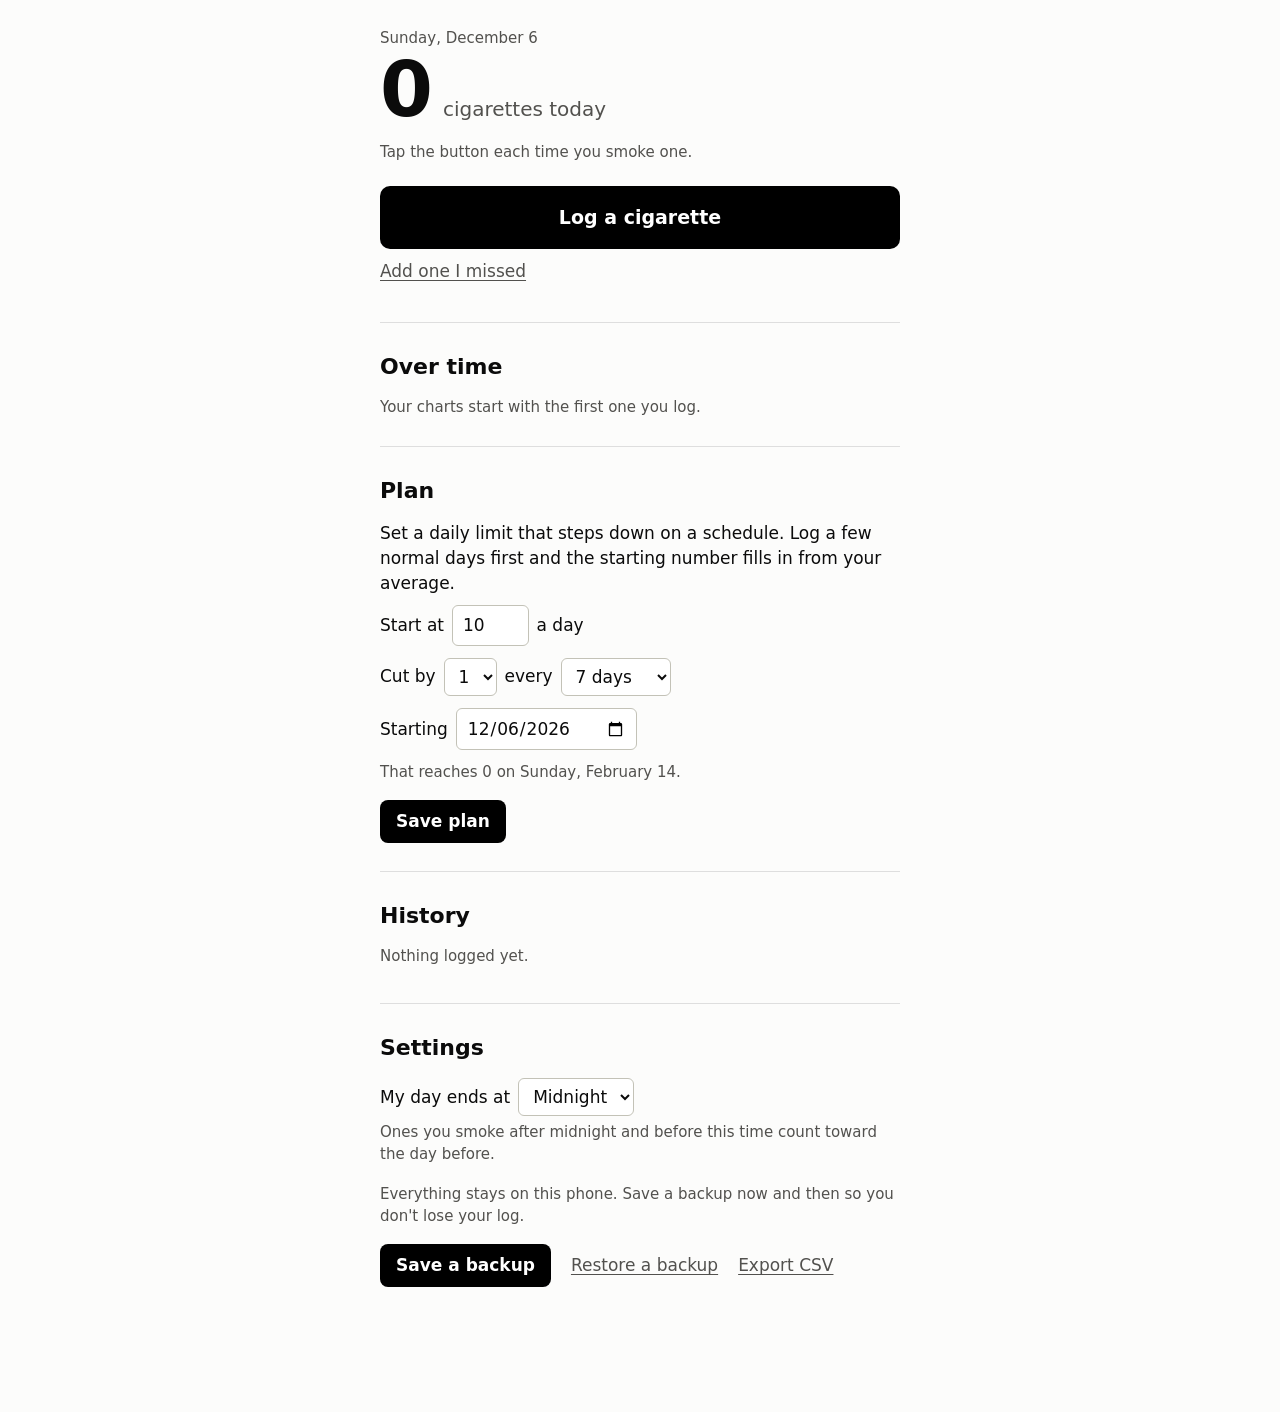
==== docs/index.html @ 56814222 "Taper: a Home Screen web app for logging cigarettes against a stepping-down daily limit Log with one" ====
<!doctype html>
<html lang="en">
<head>
<meta charset="utf-8">
<meta name="viewport" content="width=device-width, initial-scale=1, viewport-fit=cover">
<meta name="color-scheme" content="light dark">
<meta name="theme-color" content="#fcfcfb" media="(prefers-color-scheme: light)">
<meta name="theme-color" content="#000000" media="(prefers-color-scheme: dark)">
<meta name="apple-mobile-web-app-capable" content="yes">
<meta name="mobile-web-app-capable" content="yes">
<meta name="apple-mobile-web-app-status-bar-style" content="black-translucent">
<meta name="apple-mobile-web-app-title" content="Taper">
<meta name="robots" content="noindex">
<link rel="manifest" href="manifest.webmanifest">
<link rel="apple-touch-icon" href="icons/icon-180.png">
<link rel="icon" href="icons/icon-192.png" type="image/png">
<link rel="stylesheet" href="style.css">
<title>Taper</title>
</head>
<body>
<main>
  <section id="today" aria-labelledby="today-date">
    <p id="today-date" class="date"></p>
    <p class="hero"><span id="count">0</span> <span id="count-note"></span></p>
    <div id="meter" class="meter" aria-hidden="true" hidden></div>
    <p id="meter-note" class="note" hidden></p>
    <p id="since" class="note"></p>
    <button id="log" class="primary" type="button">Log a cigarette</button>
    <button id="missed-toggle" class="link" type="button" aria-expanded="false" aria-controls="missed">Add one I missed</button>
    <form id="missed" class="missed" novalidate hidden>
      <label for="missed-at">When</label>
      <input id="missed-at" type="datetime-local" required>
      <button type="submit" class="solid">Add</button>
      <p id="missed-error" class="error" hidden></p>
    </form>
  </section>

  <section id="trends" aria-labelledby="trends-h">
    <h2 id="trends-h">Over time</h2>
    <p id="trends-empty" class="note">Your charts start with the first one you log.</p>
    <div id="trends-body" hidden>
      <div class="range" role="radiogroup" aria-label="Date range">
        <button type="button" role="radio" data-range="7">7 days</button>
        <button type="button" role="radio" data-range="30">30 days</button>
        <button type="button" role="radio" data-range="90">90 days</button>
        <button type="button" role="radio" data-range="0">All</button>
      </div>
      <div id="stats" class="stats"></div>
      <figure class="chart">
        <figcaption>
          <h3 id="day-title">Cigarettes per day</h3>
          <ul id="day-legend" class="legend"></ul>
        </figcaption>
        <div id="day-chart" class="plot"></div>
        <details>
          <summary>Show the numbers</summary>
          <table id="day-table"></table>
        </details>
      </figure>
      <figure class="chart">
        <figcaption>
          <h3>Time of day</h3>
          <p class="note">Average per day in each hour</p>
        </figcaption>
        <div id="hour-chart" class="plot"></div>
        <details>
          <summary>Show the numbers</summary>
          <table id="hour-table"></table>
        </details>
      </figure>
    </div>
  </section>

  <section id="plan" aria-labelledby="plan-h">
    <h2 id="plan-h">Plan</h2>
    <p id="plan-summary" class="plan-summary"></p>
    <div id="plan-actions" class="buttons" hidden>
      <button id="plan-edit" type="button" class="solid">Change plan</button>
      <button id="plan-end" type="button" class="link">End plan</button>
    </div>
    <form id="plan-form" class="plan-form" novalidate hidden>
      <label class="field">Start at <input id="plan-start" type="number" inputmode="numeric" min="1" max="99" step="1" required> a day</label>
      <label class="field">Cut by <select id="plan-step"></select> every <select id="plan-every"></select></label>
      <label class="field">Starting <input id="plan-from" type="date" required></label>
      <p id="plan-preview" class="note"></p>
      <div class="buttons">
        <button type="submit" class="solid">Save plan</button>
        <button id="plan-cancel" type="button" class="link">Cancel</button>
      </div>
    </form>
  </section>

  <section id="history" aria-labelledby="history-h">
    <h2 id="history-h">History</h2>
    <p id="history-empty" class="note">Nothing logged yet.</p>
    <p id="history-help" class="note" hidden>Tap a time to remove it.</p>
    <ul id="history-list" class="days"></ul>
    <button id="history-more" type="button" class="link" hidden>Show earlier days</button>
  </section>

  <section id="settings" aria-labelledby="settings-h">
    <h2 id="settings-h">Settings</h2>
    <label class="field">My day ends at <select id="day-start"></select></label>
    <p class="note">Ones you smoke after midnight and before this time count toward the day before.</p>
    <p class="note backup-note">Everything stays on this phone. Save a backup now and then so you don't lose your log.</p>
    <div class="buttons">
      <button id="backup-save" type="button" class="solid">Save a backup</button>
      <button id="backup-restore" type="button" class="link">Restore a backup</button>
      <button id="export-csv" type="button" class="link">Export CSV</button>
    </div>
    <input id="backup-file" type="file" accept="application/json,.json" hidden>
  </section>
</main>

<div id="toast" class="toast" role="status" hidden>
  <span id="toast-text"></span>
  <button id="toast-undo" type="button">Undo</button>
</div>

<script src="app.js"></script>
</body>
</html>
---- docs/style.css ----
/* Colours: chart series are slots 1 to 3 of the validated data-viz palette (blue, orange, aqua), checked
   against both page colours with validate_palette.py --pairs all. */
:root {
  color-scheme: light dark;
  --page: #fcfcfb;
  --ink: #0b0b0b;
  --ink-2: #52514e;
  --muted: #898781;
  --grid: #e1e0d9;
  --axis: #c3c2b7;
  --hair: rgba(11, 11, 11, 0.12);
  --bar: #2a78d6;
  --limit: #eb6834;
  --avg: #1baf7a;
  --track: #cde2fb;
  --over: #ec835a;
  --good: #006300;
  --danger: #d03b3b;
  --button: #000000;
  --button-ink: #ffffff;
  --tip: #1d2026;
  --tip-ink: #ffffff;
  --field: #ffffff;
  --field-line: #c3c2b7;
}

@media (prefers-color-scheme: dark) {
  :root {
    --page: #000000;
    --ink: #f2f2f2;
    --ink-2: #c3c2b7;
    --muted: #898781;
    --grid: #24272c;
    --axis: #3a3e45;
    --hair: rgba(255, 255, 255, 0.14);
    --bar: #3987e5;
    --limit: #d95926;
    --avg: #199e70;
    --track: #1b3150;
    --over: #ec835a;
    --good: #0ca30c;
    --danger: #e66767;
    --button: #ffffff;
    --button-ink: #000000;
    --tip: #e9eaec;
    --tip-ink: #0b0b0b;
    --field: #111318;
    --field-line: #3a3e45;
  }
}

* { box-sizing: border-box; }
[hidden] { display: none !important; }

html { -webkit-text-size-adjust: 100%; }

body {
  margin: 0;
  background: var(--page);
  color: var(--ink);
  font: 17px/1.45 system-ui, -apple-system, "Segoe UI", sans-serif;
  -webkit-tap-highlight-color: transparent;
}

main {
  max-width: 560px;
  margin: 0 auto;
  padding: calc(env(safe-area-inset-top) + 20px) 20px calc(env(safe-area-inset-bottom) + 96px);
}

section { padding: 28px 0; border-top: 1px solid var(--hair); }
section:first-child { border-top: 0; padding-top: 8px; }

h2 { font-size: 22px; font-weight: 650; margin: 0 0 14px; }
h3 { font-size: 17px; font-weight: 600; margin: 0; }
p { margin: 0; }

.note { color: var(--ink-2); font-size: 15px; }
.error { color: var(--danger); font-size: 15px; flex-basis: 100%; }

button { font: inherit; color: inherit; cursor: pointer; }
input, select {
  font: inherit;
  color: var(--ink);
  background: var(--field);
  border: 1px solid var(--field-line);
  border-radius: 6px;
  padding: 7px 10px;
}
input[type="number"] { width: 4.5em; }

.primary {
  display: block;
  width: 100%;
  margin-top: 22px;
  padding: 18px;
  border: 0;
  border-radius: 10px;
  background: var(--button);
  color: var(--button-ink);
  font-size: 19px;
  font-weight: 600;
}
.primary:active { transform: scale(0.985); }

.solid {
  padding: 9px 16px;
  border: 0;
  border-radius: 8px;
  background: var(--button);
  color: var(--button-ink);
  font-weight: 600;
}

.link {
  padding: 10px 0;
  border: 0;
  background: none;
  color: var(--ink-2);
  text-decoration: underline;
  text-underline-offset: 3px;
}

.buttons { display: flex; flex-wrap: wrap; align-items: center; gap: 8px 20px; margin-top: 16px; }

/* Today */
.date { color: var(--ink-2); font-size: 15px; }
.hero { display: flex; align-items: baseline; gap: 10px; margin: 2px 0 14px; }
#count { font-size: 76px; font-weight: 650; line-height: 1; }
#count-note { color: var(--ink-2); font-size: 20px; }

.meter { display: flex; gap: 2px; height: 10px; margin: 0 0 8px; }
.meter span { flex: 1 1 0; min-width: 2px; border-radius: 2px; background: var(--track); }
.meter .used { background: var(--bar); }
.meter .over { background: var(--over); }
#meter-note { margin-bottom: 4px; }

.missed { display: flex; flex-wrap: wrap; align-items: center; gap: 10px; margin-top: 4px; }
.missed label { color: var(--ink-2); }

/* Over time */
.range { display: flex; gap: 22px; margin: 0 0 22px; }
.range button {
  padding: 6px 0;
  border: 0;
  border-bottom: 2px solid transparent;
  background: none;
  color: var(--ink-2);
}
.range button[aria-checked="true"] { color: var(--ink); font-weight: 600; border-bottom-color: var(--ink); }

.stats { display: grid; grid-template-columns: repeat(3, 1fr); margin: 0 0 28px; }
.stat { padding: 0 12px; border-left: 1px solid var(--hair); min-width: 0; }
.stat:first-child { padding-left: 0; border-left: 0; }
.stat-label { color: var(--ink-2); font-size: 14px; }
.stat-value { font-size: 28px; font-weight: 650; line-height: 1.25; }
.stat-value.empty { font-size: 17px; line-height: 1.9; }
.stat-sub { color: var(--ink-2); font-size: 13px; line-height: 1.35; margin-top: 2px; }
.stat-sub.good { color: var(--good); }

.chart { margin: 0 0 30px; }
.chart:last-child { margin-bottom: 0; }
figcaption { margin-bottom: 10px; }
.legend { list-style: none; display: flex; flex-wrap: wrap; gap: 4px 18px; margin: 6px 0 0; padding: 0; color: var(--ink-2); font-size: 14px; }
.legend li { display: flex; align-items: center; gap: 6px; }

.key { display: inline-block; flex: none; }
.key-bar { width: 10px; height: 10px; border-radius: 2px; background: var(--bar); }
.key-avg, .key-limit { width: 14px; height: 2px; border-radius: 1px; }
.key-avg { background: var(--avg); }
.key-limit { background: var(--limit); }

.plot { position: relative; }
.plot svg { display: block; touch-action: pan-y; -webkit-user-select: none; user-select: none; }
.plot svg:focus { outline: none; }
.plot svg:focus-visible { outline: 2px solid var(--bar); outline-offset: 2px; }
.plot text { font: 11px system-ui, -apple-system, sans-serif; fill: var(--muted); font-variant-numeric: tabular-nums; }
.plot .end-label { font-size: 12px; fill: var(--ink-2); }
.grid { stroke: var(--grid); stroke-width: 1; }
.baseline { stroke: var(--axis); stroke-width: 1; }
.bar { fill: var(--bar); }
.bar.on { opacity: 0.72; }
.limit-line { fill: none; stroke: var(--limit); stroke-width: 2; stroke-linejoin: round; stroke-linecap: round; }
.avg-line { fill: none; stroke: var(--avg); stroke-width: 2; stroke-linejoin: round; stroke-linecap: round; }
.avg-dot { fill: var(--avg); stroke: var(--page); stroke-width: 2; }
.cross { stroke: var(--axis); stroke-width: 1; }
.hit { fill: transparent; }

.tip {
  position: absolute;
  top: 0;
  z-index: 2;
  padding: 8px 10px;
  border-radius: 6px;
  background: var(--tip);
  color: var(--tip-ink);
  font-size: 14px;
  line-height: 1.4;
  white-space: nowrap;
  pointer-events: none;
}
.tip-title { opacity: 0.72; }
.tip-row { display: flex; align-items: center; gap: 6px; }
.tip-row strong { font-weight: 650; }

details { margin-top: 8px; font-size: 15px; }
summary { color: var(--ink-2); padding: 6px 0; cursor: pointer; }
table { width: 100%; border-collapse: collapse; margin-top: 4px; font-variant-numeric: tabular-nums; }
th, td { padding: 6px 0 6px 12px; text-align: right; border-bottom: 1px solid var(--hair); }
th:first-child, td:first-child { padding-left: 0; text-align: left; }
th { color: var(--ink-2); font-weight: 600; }

/* Plan */
.plan-summary { margin-bottom: 4px; }
.plan-summary + .buttons { margin-top: 14px; }
.plan-form { margin-top: 10px; }
.field { display: flex; flex-wrap: wrap; align-items: center; gap: 8px; margin: 0 0 12px; }
#plan-preview { min-height: 1.45em; }

/* History */
.days { list-style: none; margin: 8px 0 0; padding: 0; }
.day { padding: 12px 0; border-bottom: 1px solid var(--hair); }
.day-head { display: flex; justify-content: space-between; gap: 12px; font-weight: 600; }
.day-head .of { color: var(--ink-2); font-weight: 400; }
.times { display: flex; flex-wrap: wrap; gap: 0 16px; margin-top: 2px; }
.time { padding: 6px 0; border: 0; background: none; color: var(--ink-2); font-size: 15px; font-variant-numeric: tabular-nums; }
.time.picked { color: var(--ink); text-decoration: line-through; }
.times .none { color: var(--muted); font-size: 15px; padding: 6px 0; }
.confirm { display: flex; flex-wrap: wrap; align-items: center; gap: 8px 18px; margin-top: 6px; font-size: 15px; }
.confirm .remove { padding: 7px 14px; border: 0; border-radius: 8px; background: var(--danger); color: #ffffff; font-weight: 600; }

/* Settings */
#settings .field { margin-bottom: 6px; }
.backup-note { margin-top: 18px; }

/* Toast */
.toast {
  position: fixed;
  left: 50%;
  bottom: calc(env(safe-area-inset-bottom) + 16px);
  transform: translateX(-50%);
  width: min(520px, calc(100% - 32px));
  display: flex;
  align-items: center;
  justify-content: space-between;
  gap: 12px;
  padding: 12px 16px;
  border-radius: 10px;
  background: var(--tip);
  color: var(--tip-ink);
  font-size: 16px;
  z-index: 10;
}
.toast button { padding: 4px 0; border: 0; background: none; font-weight: 650; text-decoration: underline; text-underline-offset: 3px; }
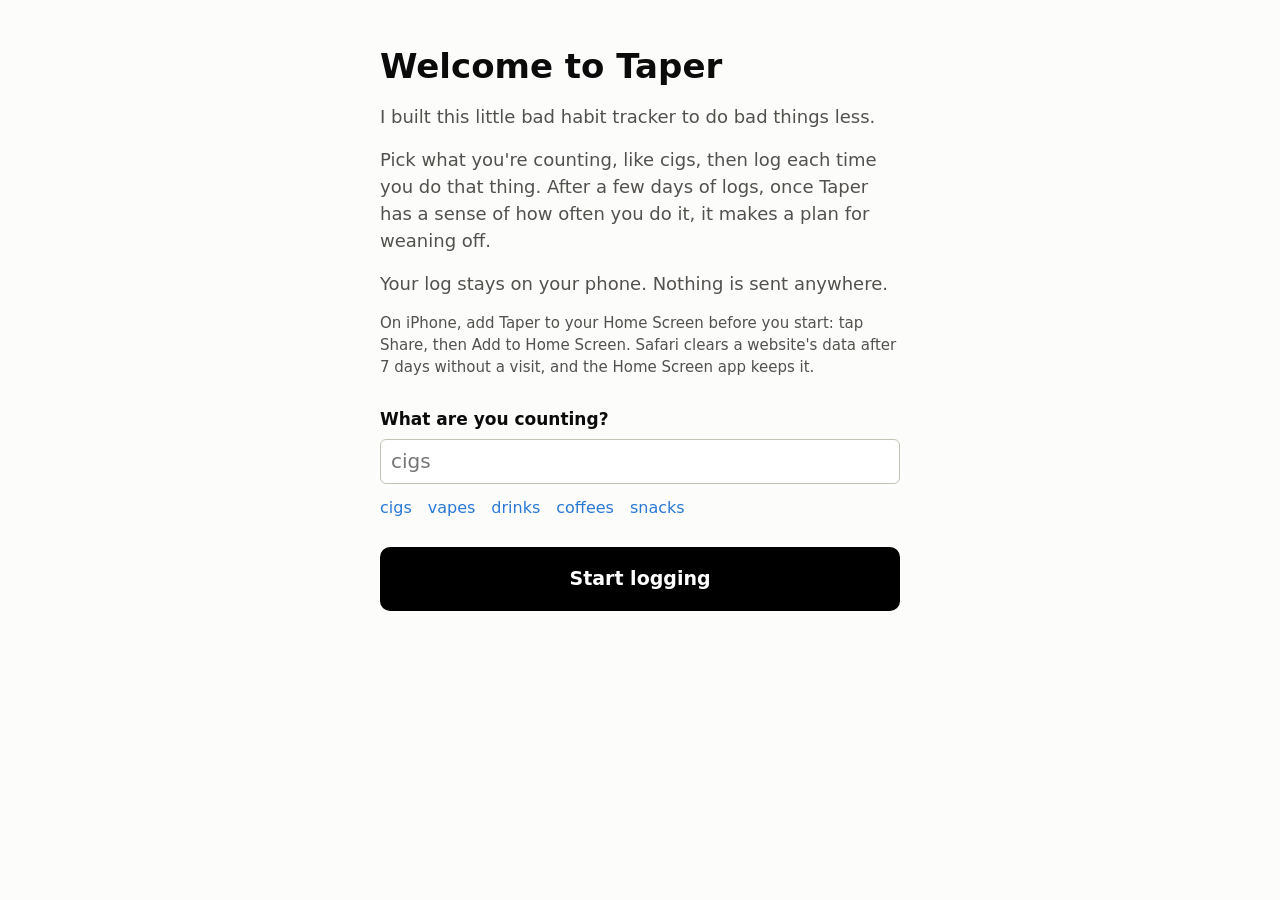
==== commit 046ac30b: "Pick what you count, a plan made after 3 days, backup reminders, and the welcome page Co-Authored-By" ====
--- a/docs/index.html
+++ b/docs/index.html
@@ -19,13 +19,36 @@
 </head>
 <body>
 <main>
+  <section id="welcome" aria-labelledby="welcome-h">
+    <h1 id="welcome-h">Welcome to Taper</h1>
+    <p class="lead">I built this little bad habit tracker to do bad things less.</p>
+    <p class="lead">Pick what you're counting, like cigs, then log each time you do that thing. After a few days of
+      logs, once Taper has a sense of how often you do it, it makes a plan for weaning off.</p>
+    <p class="lead">Your log stays on your phone. Nothing is sent anywhere.</p>
+    <p id="install-hint" class="note install-hint" hidden>On iPhone, add Taper to your Home Screen before you start:
+      tap Share, then Add to Home Screen. Safari clears a website's data after 7 days without a visit, and the
+      Home Screen app keeps it.</p>
+    <form id="unit-form" class="unit-form" novalidate>
+      <label for="unit">What are you counting?</label>
+      <input id="unit" type="text" placeholder="cigs" maxlength="24" autocomplete="off" autocapitalize="none" enterkeyhint="go">
+      <div class="picks" aria-label="Ideas">
+        <button type="button">cigs</button>
+        <button type="button">vapes</button>
+        <button type="button">drinks</button>
+        <button type="button">coffees</button>
+        <button type="button">snacks</button>
+      </div>
+      <button class="primary" type="submit">Start logging</button>
+    </form>
+  </section>
+
   <section id="today" aria-labelledby="today-date">
     <p id="today-date" class="date"></p>
     <p class="hero"><span id="count">0</span> <span id="count-note"></span></p>
     <div id="meter" class="meter" aria-hidden="true" hidden></div>
     <p id="meter-note" class="note" hidden></p>
     <p id="since" class="note"></p>
-    <button id="log" class="primary" type="button">Log a cigarette</button>
+    <button id="log" class="primary" type="button">Log one</button>
     <button id="missed-toggle" class="link" type="button" aria-expanded="false" aria-controls="missed">Add one I missed</button>
     <form id="missed" class="missed" novalidate hidden>
       <label for="missed-at">When</label>
@@ -33,6 +56,10 @@
       <button type="submit" class="solid">Add</button>
       <p id="missed-error" class="error" hidden></p>
     </form>
+    <div id="backup-nudge" class="nudge" hidden>
+      <p id="backup-nudge-text" class="note"></p>
+      <button id="backup-nudge-save" type="button" class="solid">Save a backup</button>
+    </div>
   </section>
 
   <section id="trends" aria-labelledby="trends-h">
@@ -48,7 +75,7 @@
       <div id="stats" class="stats"></div>
       <figure class="chart">
         <figcaption>
-          <h3 id="day-title">Cigarettes per day</h3>
+          <h3 id="day-title">Per day</h3>
           <ul id="day-legend" class="legend"></ul>
         </figcaption>
         <div id="day-chart" class="plot"></div>
@@ -100,8 +127,9 @@
 
   <section id="settings" aria-labelledby="settings-h">
     <h2 id="settings-h">Settings</h2>
+    <label class="field">Counting <input id="unit-setting" type="text" maxlength="24" autocomplete="off" autocapitalize="none"></label>
     <label class="field">My day ends at <select id="day-start"></select></label>
-    <p class="note">Ones you smoke after midnight and before this time count toward the day before.</p>
+    <p class="note">Ones logged after midnight and before this time count toward the day before.</p>
     <p class="note backup-note">Everything stays on this phone. Save a backup now and then so you don't lose your log.</p>
     <div class="buttons">
       <button id="backup-save" type="button" class="solid">Save a backup</button>
--- a/docs/style.css
+++ b/docs/style.css
@@ -123,7 +123,22 @@
 
 .buttons { display: flex; flex-wrap: wrap; align-items: center; gap: 8px 20px; margin-top: 16px; }
 
+/* Welcome: shown alone until a unit is picked */
+body.first-run main > section:not(#welcome) { display: none; }
+body:not(.first-run) #welcome { display: none; }
+#welcome h1 { font-size: 34px; font-weight: 700; line-height: 1.1; margin: 20px 0 18px; }
+.lead { font-size: 18px; line-height: 1.5; color: var(--ink-2); margin: 0 0 16px; }
+.install-hint { margin: 4px 0 8px; }
+.unit-form { margin-top: 28px; }
+.unit-form label { display: block; font-weight: 600; margin: 0 0 8px; }
+.unit-form input { width: 100%; font-size: 20px; }
+.picks { display: flex; flex-wrap: wrap; gap: 4px 16px; margin: 6px 0 0; }
+.picks button { padding: 6px 0; border: 0; background: none; color: var(--bar); font-size: 16px; }
+#unit-setting { width: 9em; }
+
 /* Today */
+.nudge { margin-top: 22px; padding-top: 16px; border-top: 1px solid var(--hair); }
+.nudge .solid { margin-top: 10px; }
 .date { color: var(--ink-2); font-size: 15px; }
 .hero { display: flex; align-items: baseline; gap: 10px; margin: 2px 0 14px; }
 #count { font-size: 76px; font-weight: 650; line-height: 1; }
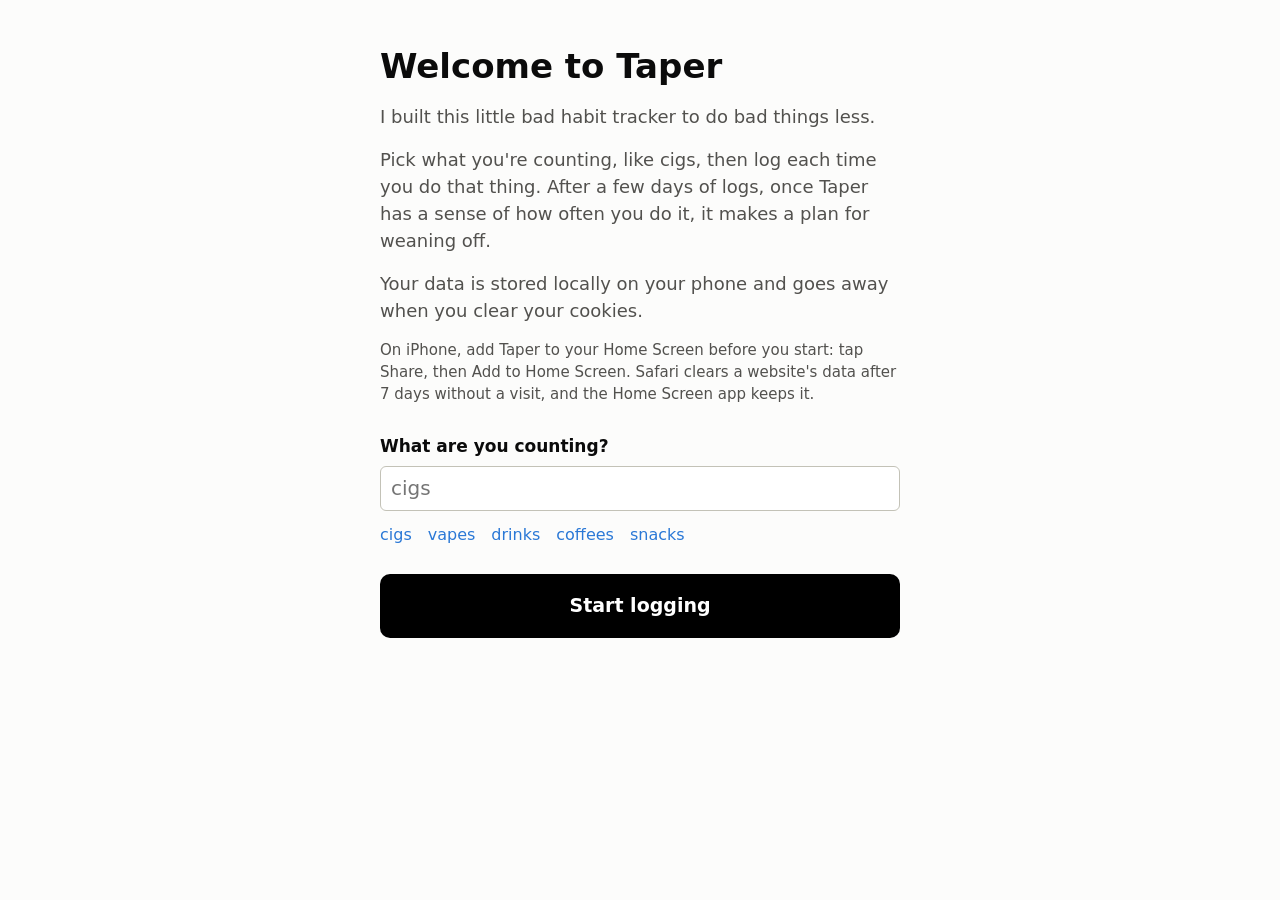
==== commit d0e4ef70: "Welcome: where the data lives, in Cody's words Co-Authored-By: Claude Opus 5.5 <noreply@anthropic.co" ====
--- a/docs/index.html
+++ b/docs/index.html
@@ -24,7 +24,7 @@
     <p class="lead">I built this little bad habit tracker to do bad things less.</p>
     <p class="lead">Pick what you're counting, like cigs, then log each time you do that thing. After a few days of
       logs, once Taper has a sense of how often you do it, it makes a plan for weaning off.</p>
-    <p class="lead">Your log stays on your phone. Nothing is sent anywhere.</p>
+    <p class="lead">Your data is stored locally on your phone and goes away when you clear your cookies.</p>
     <p id="install-hint" class="note install-hint" hidden>On iPhone, add Taper to your Home Screen before you start:
       tap Share, then Add to Home Screen. Safari clears a website's data after 7 days without a visit, and the
       Home Screen app keeps it.</p>
@@ -38,7 +38,7 @@
         <button type="button">coffees</button>
         <button type="button">snacks</button>
       </div>
-      <button class="primary" type="submit">Start logging</button>
+      <button id="unit-submit" class="primary" type="submit">Start logging</button>
     </form>
   </section>
 
@@ -135,6 +135,7 @@
       <button id="backup-save" type="button" class="solid">Save a backup</button>
       <button id="backup-restore" type="button" class="link">Restore a backup</button>
       <button id="export-csv" type="button" class="link">Export CSV</button>
+      <button id="about" type="button" class="link">About Taper</button>
     </div>
     <input id="backup-file" type="file" accept="application/json,.json" hidden>
   </section>
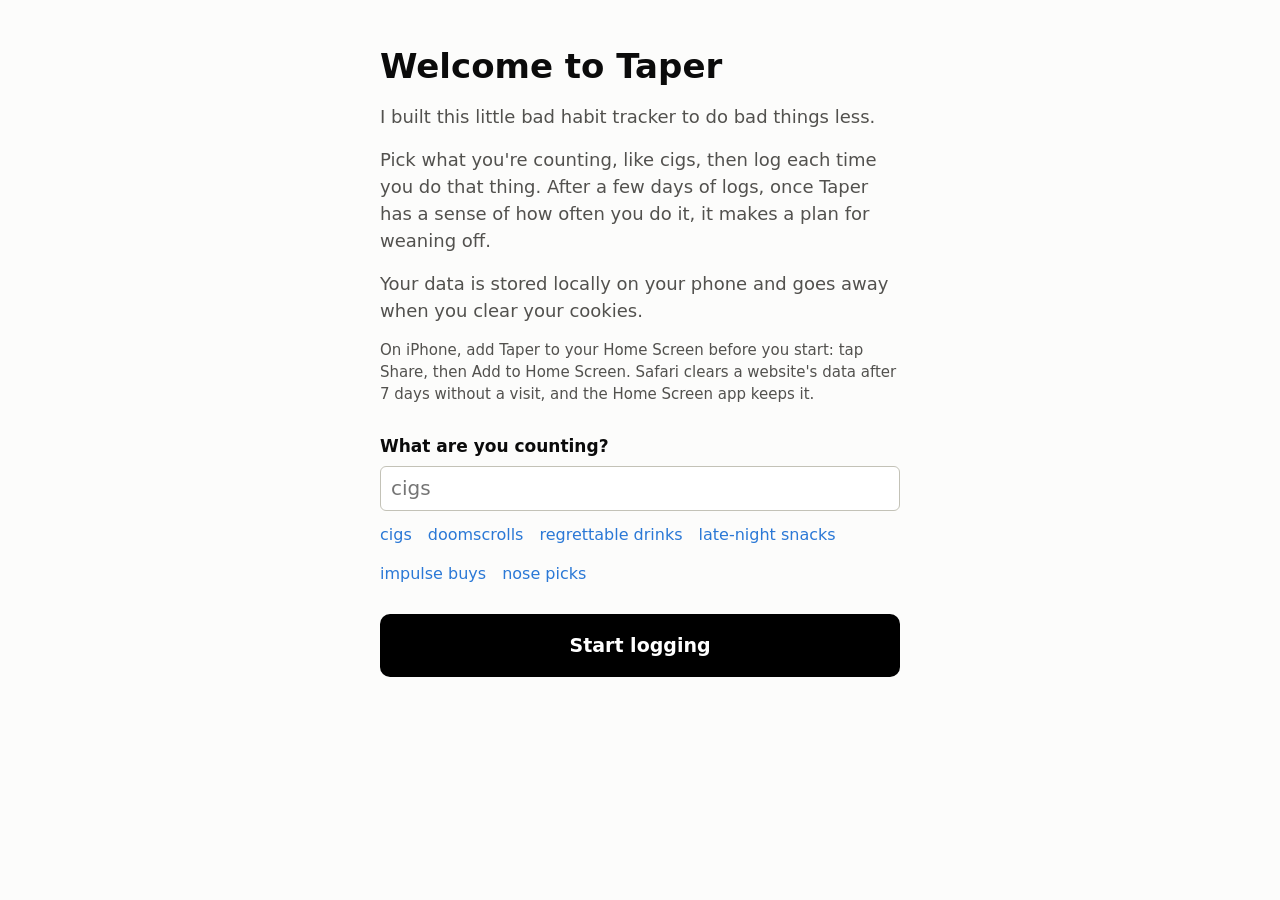
==== commit d0e07d75: "Welcome: funnier ideas Co-Authored-By: Claude Opus 5.5 <noreply@anthropic.com>" ====
--- a/docs/index.html
+++ b/docs/index.html
@@ -33,10 +33,11 @@
       <input id="unit" type="text" placeholder="cigs" maxlength="24" autocomplete="off" autocapitalize="none" enterkeyhint="go">
       <div class="picks" aria-label="Ideas">
         <button type="button">cigs</button>
-        <button type="button">vapes</button>
-        <button type="button">drinks</button>
-        <button type="button">coffees</button>
-        <button type="button">snacks</button>
+        <button type="button">doomscrolls</button>
+        <button type="button">regrettable drinks</button>
+        <button type="button">late-night snacks</button>
+        <button type="button">impulse buys</button>
+        <button type="button">nose picks</button>
       </div>
       <button id="unit-submit" class="primary" type="submit">Start logging</button>
     </form>
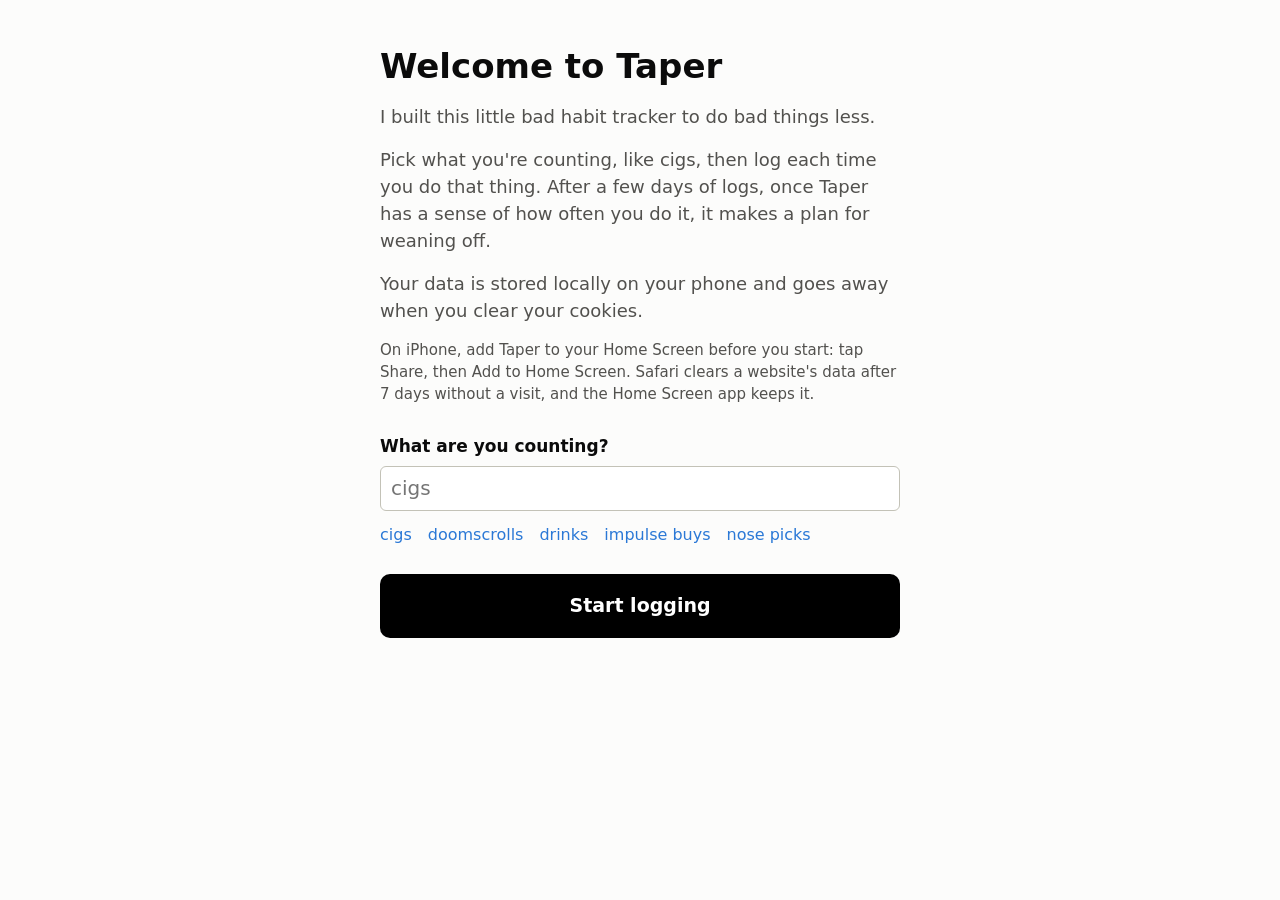
==== commit 6a6e8854: "Welcome: drinks, no snacks Co-Authored-By: Claude Opus 5.5 <noreply@anthropic.com>" ====
--- a/docs/index.html
+++ b/docs/index.html
@@ -34,8 +34,7 @@
       <div class="picks" aria-label="Ideas">
         <button type="button">cigs</button>
         <button type="button">doomscrolls</button>
-        <button type="button">regrettable drinks</button>
-        <button type="button">late-night snacks</button>
+        <button type="button">drinks</button>
         <button type="button">impulse buys</button>
         <button type="button">nose picks</button>
       </div>
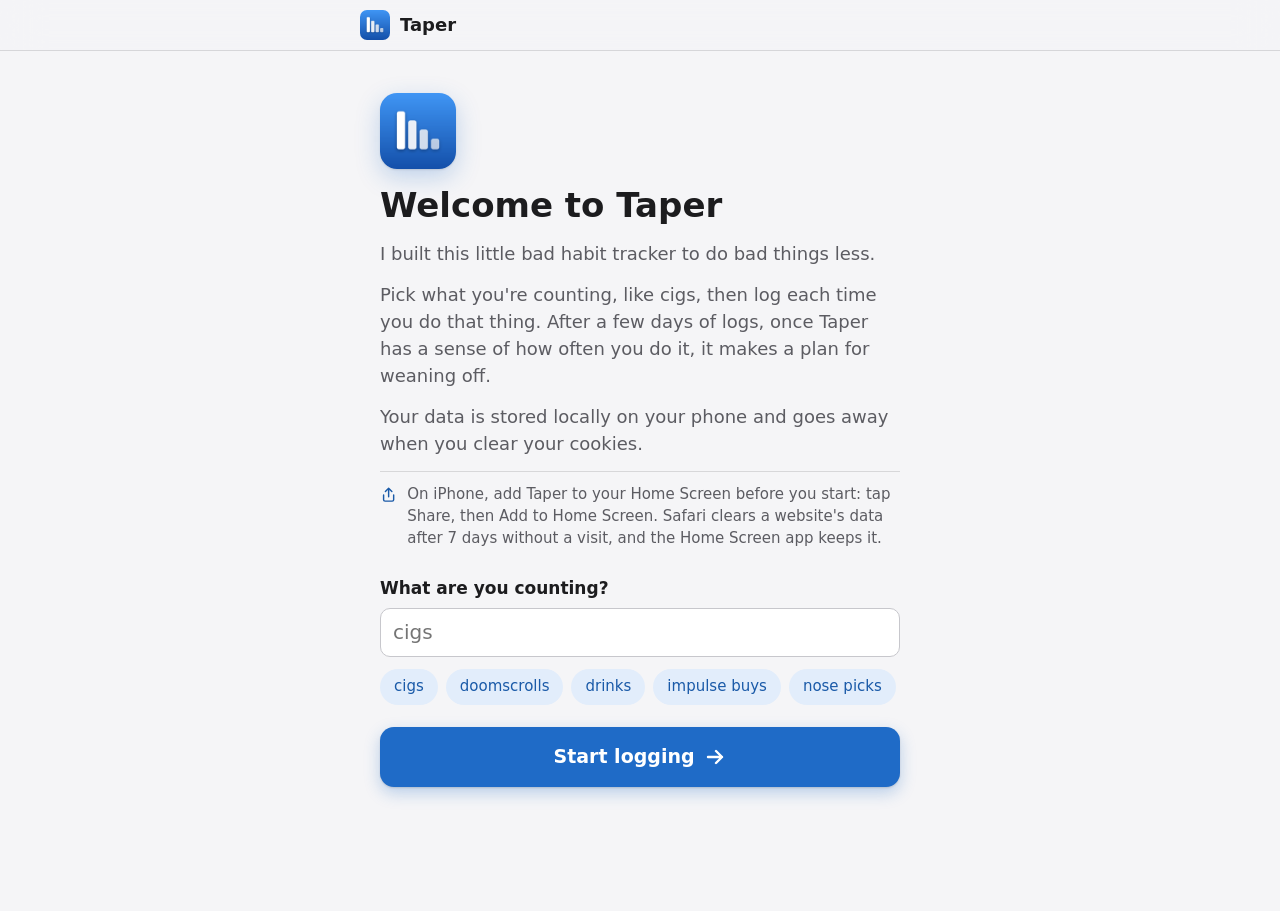
==== commit b516b858: "Visual pass: App Store style icon, app bar, icons on every button, clear button styles, segmented ra" ====
--- a/docs/index.html
+++ b/docs/index.html
@@ -4,11 +4,11 @@
 <meta charset="utf-8">
 <meta name="viewport" content="width=device-width, initial-scale=1, viewport-fit=cover">
 <meta name="color-scheme" content="light dark">
-<meta name="theme-color" content="#fcfcfb" media="(prefers-color-scheme: light)">
+<meta name="theme-color" content="#f5f5f7" media="(prefers-color-scheme: light)">
 <meta name="theme-color" content="#000000" media="(prefers-color-scheme: dark)">
 <meta name="apple-mobile-web-app-capable" content="yes">
 <meta name="mobile-web-app-capable" content="yes">
-<meta name="apple-mobile-web-app-status-bar-style" content="black-translucent">
+<meta name="apple-mobile-web-app-status-bar-style" content="default">
 <meta name="apple-mobile-web-app-title" content="Taper">
 <meta name="robots" content="noindex">
 <link rel="manifest" href="manifest.webmanifest">
@@ -16,18 +16,56 @@
 <link rel="icon" href="icons/icon-192.png" type="image/png">
 <link rel="stylesheet" href="style.css">
 <title>Taper</title>
+<script>
+  // Decide welcome or log before the page draws, so neither flashes on launch.
+  try {
+    var saved = JSON.parse(localStorage.getItem("taper"));
+    if (!saved || !saved.unit) document.documentElement.classList.add("first-run");
+  } catch (e) {
+    document.documentElement.classList.add("first-run");
+  }
+</script>
 </head>
 <body>
+<svg width="0" height="0" style="position:absolute" aria-hidden="true">
+  <defs>
+    <symbol id="i-plus" viewBox="0 0 24 24" fill="none" stroke="currentColor" stroke-width="2.2" stroke-linecap="round" stroke-linejoin="round"><circle cx="12" cy="12" r="9.5"/><path d="M12 7.5v9M7.5 12h9"/></symbol>
+    <symbol id="i-clock" viewBox="0 0 24 24" fill="none" stroke="currentColor" stroke-width="2" stroke-linecap="round" stroke-linejoin="round"><circle cx="12" cy="12" r="9"/><path d="M12 7v5l3.5 2"/></symbol>
+    <symbol id="i-up" viewBox="0 0 24 24" fill="none" stroke="currentColor" stroke-width="2" stroke-linecap="round" stroke-linejoin="round"><path d="M12 3v12M7.5 7.5 12 3l4.5 4.5M5 12.5V19a2 2 0 0 0 2 2h10a2 2 0 0 0 2-2v-6.5"/></symbol>
+    <symbol id="i-down" viewBox="0 0 24 24" fill="none" stroke="currentColor" stroke-width="2" stroke-linecap="round" stroke-linejoin="round"><path d="M12 3v12M7.5 10.5 12 15l4.5-4.5M5 15v4a2 2 0 0 0 2 2h10a2 2 0 0 0 2-2v-4"/></symbol>
+    <symbol id="i-table" viewBox="0 0 24 24" fill="none" stroke="currentColor" stroke-width="2" stroke-linecap="round" stroke-linejoin="round"><rect x="3.5" y="4" width="17" height="16" rx="2.5"/><path d="M3.5 9.5h17M3.5 14.5h17M9.5 9.5V20"/></symbol>
+    <symbol id="i-info" viewBox="0 0 24 24" fill="none" stroke="currentColor" stroke-width="2" stroke-linecap="round" stroke-linejoin="round"><circle cx="12" cy="12" r="9"/><path d="M12 11v5.5M12 7.6v.01"/></symbol>
+    <symbol id="i-pencil" viewBox="0 0 24 24" fill="none" stroke="currentColor" stroke-width="2" stroke-linecap="round" stroke-linejoin="round"><path d="M4 20h4.5L19.5 9a2.1 2.1 0 0 0-3-3L5.5 17 4 20z"/></symbol>
+    <symbol id="i-x" viewBox="0 0 24 24" fill="none" stroke="currentColor" stroke-width="2" stroke-linecap="round" stroke-linejoin="round"><circle cx="12" cy="12" r="9"/><path d="m9 9 6 6M15 9l-6 6"/></symbol>
+    <symbol id="i-trash" viewBox="0 0 24 24" fill="none" stroke="currentColor" stroke-width="2" stroke-linecap="round" stroke-linejoin="round"><path d="M4 7h16M9.5 7V4.5h5V7M6.5 7l1 13h9l1-13M10 11v5.5M14 11v5.5"/></symbol>
+    <symbol id="i-undo" viewBox="0 0 24 24" fill="none" stroke="currentColor" stroke-width="2.2" stroke-linecap="round" stroke-linejoin="round"><path d="M9 14 4 9l5-5"/><path d="M4 9h10.5a5.5 5.5 0 0 1 0 11H11"/></symbol>
+    <symbol id="i-alert" viewBox="0 0 24 24" fill="none" stroke="currentColor" stroke-width="2" stroke-linecap="round" stroke-linejoin="round"><path d="M12 3.5 2.5 20h19L12 3.5z"/><path d="M12 10v4.5M12 17.4v.01"/></symbol>
+    <symbol id="i-check" viewBox="0 0 24 24" fill="none" stroke="currentColor" stroke-width="2.4" stroke-linecap="round" stroke-linejoin="round"><path d="m5 12.5 4.5 4.5L19 7.5"/></symbol>
+    <symbol id="i-arrow" viewBox="0 0 24 24" fill="none" stroke="currentColor" stroke-width="2.4" stroke-linecap="round" stroke-linejoin="round"><path d="M5 12h14M13 6l6 6-6 6"/></symbol>
+    <symbol id="i-more" viewBox="0 0 24 24" fill="none" stroke="currentColor" stroke-width="2.2" stroke-linecap="round" stroke-linejoin="round"><path d="m6 9 6 6 6-6"/></symbol>
+  </defs>
+</svg>
+
+<header class="appbar">
+  <div class="appbar-inner">
+    <img src="icons/icon-180.png" alt="">
+    <span>Taper</span>
+  </div>
+</header>
+
 <main>
   <section id="welcome" aria-labelledby="welcome-h">
+    <img class="welcome-icon" src="icons/icon-180.png" alt="">
     <h1 id="welcome-h">Welcome to Taper</h1>
     <p class="lead">I built this little bad habit tracker to do bad things less.</p>
     <p class="lead">Pick what you're counting, like cigs, then log each time you do that thing. After a few days of
       logs, once Taper has a sense of how often you do it, it makes a plan for weaning off.</p>
     <p class="lead">Your data is stored locally on your phone and goes away when you clear your cookies.</p>
-    <p id="install-hint" class="note install-hint" hidden>On iPhone, add Taper to your Home Screen before you start:
-      tap Share, then Add to Home Screen. Safari clears a website's data after 7 days without a visit, and the
-      Home Screen app keeps it.</p>
+    <div id="install-hint" class="note install-hint" hidden>
+      <svg class="ic" aria-hidden="true"><use href="#i-up"/></svg>
+      <p>On iPhone, add Taper to your Home Screen before you start: tap Share, then Add to Home Screen. Safari
+        clears a website's data after 7 days without a visit, and the Home Screen app keeps it.</p>
+    </div>
     <form id="unit-form" class="unit-form" novalidate>
       <label for="unit">What are you counting?</label>
       <input id="unit" type="text" placeholder="cigs" maxlength="24" autocomplete="off" autocapitalize="none" enterkeyhint="go">
@@ -38,7 +76,7 @@
         <button type="button">impulse buys</button>
         <button type="button">nose picks</button>
       </div>
-      <button id="unit-submit" class="primary" type="submit">Start logging</button>
+      <button id="unit-submit" class="primary" type="submit"><span id="unit-submit-label">Start logging</span><svg class="ic" aria-hidden="true"><use href="#i-arrow"/></svg></button>
     </form>
   </section>
 
@@ -48,17 +86,20 @@
     <div id="meter" class="meter" aria-hidden="true" hidden></div>
     <p id="meter-note" class="note" hidden></p>
     <p id="since" class="note"></p>
-    <button id="log" class="primary" type="button">Log one</button>
-    <button id="missed-toggle" class="link" type="button" aria-expanded="false" aria-controls="missed">Add one I missed</button>
+    <button id="log" class="primary" type="button"><svg class="ic" aria-hidden="true"><use href="#i-plus"/></svg><span id="log-label">Log one</span></button>
+    <button id="missed-toggle" class="link" type="button" aria-expanded="false" aria-controls="missed"><svg class="ic" aria-hidden="true"><use href="#i-clock"/></svg>Add one I missed</button>
     <form id="missed" class="missed" novalidate hidden>
       <label for="missed-at">When</label>
       <input id="missed-at" type="datetime-local" required>
-      <button type="submit" class="solid">Add</button>
+      <button type="submit" class="solid"><svg class="ic" aria-hidden="true"><use href="#i-check"/></svg>Add</button>
       <p id="missed-error" class="error" hidden></p>
     </form>
     <div id="backup-nudge" class="nudge" hidden>
-      <p id="backup-nudge-text" class="note"></p>
-      <button id="backup-nudge-save" type="button" class="solid">Save a backup</button>
+      <svg class="ic" aria-hidden="true"><use href="#i-alert"/></svg>
+      <div>
+        <p id="backup-nudge-text" class="note"></p>
+        <button id="backup-nudge-save" type="button" class="tinted"><svg class="ic" aria-hidden="true"><use href="#i-up"/></svg>Save a backup</button>
+      </div>
     </div>
   </section>
 
@@ -102,8 +143,8 @@
     <h2 id="plan-h">Plan</h2>
     <p id="plan-summary" class="plan-summary"></p>
     <div id="plan-actions" class="buttons" hidden>
-      <button id="plan-edit" type="button" class="solid">Change plan</button>
-      <button id="plan-end" type="button" class="link">End plan</button>
+      <button id="plan-edit" type="button" class="tinted"><svg class="ic" aria-hidden="true"><use href="#i-pencil"/></svg><span id="plan-edit-label">Change plan</span></button>
+      <button id="plan-end" type="button" class="link danger-text"><svg class="ic" aria-hidden="true"><use href="#i-x"/></svg>End plan</button>
     </div>
     <form id="plan-form" class="plan-form" novalidate hidden>
       <label class="field">Start at <input id="plan-start" type="number" inputmode="numeric" min="1" max="99" step="1" required> a day</label>
@@ -111,7 +152,7 @@
       <label class="field">Starting <input id="plan-from" type="date" required></label>
       <p id="plan-preview" class="note"></p>
       <div class="buttons">
-        <button type="submit" class="solid">Save plan</button>
+        <button type="submit" class="solid"><svg class="ic" aria-hidden="true"><use href="#i-check"/></svg>Save plan</button>
         <button id="plan-cancel" type="button" class="link">Cancel</button>
       </div>
     </form>
@@ -122,7 +163,7 @@
     <p id="history-empty" class="note">Nothing logged yet.</p>
     <p id="history-help" class="note" hidden>Tap a time to remove it.</p>
     <ul id="history-list" class="days"></ul>
-    <button id="history-more" type="button" class="link" hidden>Show earlier days</button>
+    <button id="history-more" type="button" class="link" hidden><svg class="ic" aria-hidden="true"><use href="#i-more"/></svg>Show earlier days</button>
   </section>
 
   <section id="settings" aria-labelledby="settings-h">
@@ -132,10 +173,10 @@
     <p class="note">Ones logged after midnight and before this time count toward the day before.</p>
     <p class="note backup-note">Everything stays on this phone. Save a backup now and then so you don't lose your log.</p>
     <div class="buttons">
-      <button id="backup-save" type="button" class="solid">Save a backup</button>
-      <button id="backup-restore" type="button" class="link">Restore a backup</button>
-      <button id="export-csv" type="button" class="link">Export CSV</button>
-      <button id="about" type="button" class="link">About Taper</button>
+      <button id="backup-save" type="button" class="tinted"><svg class="ic" aria-hidden="true"><use href="#i-up"/></svg>Save a backup</button>
+      <button id="backup-restore" type="button" class="tinted"><svg class="ic" aria-hidden="true"><use href="#i-down"/></svg>Restore a backup</button>
+      <button id="export-csv" type="button" class="link"><svg class="ic" aria-hidden="true"><use href="#i-table"/></svg>Export CSV</button>
+      <button id="about" type="button" class="link"><svg class="ic" aria-hidden="true"><use href="#i-info"/></svg>About Taper</button>
     </div>
     <input id="backup-file" type="file" accept="application/json,.json" hidden>
   </section>
@@ -143,7 +184,7 @@
 
 <div id="toast" class="toast" role="status" hidden>
   <span id="toast-text"></span>
-  <button id="toast-undo" type="button">Undo</button>
+  <button id="toast-undo" type="button"><svg class="ic" aria-hidden="true"><use href="#i-undo"/></svg>Undo</button>
 </div>
 
 <script src="app.js"></script>
--- a/docs/style.css
+++ b/docs/style.css
@@ -1,168 +1,257 @@
 /* Colours: chart series are slots 1 to 3 of the validated data-viz palette (blue, orange, aqua), checked
-   against both page colours with validate_palette.py --pairs all. */
+   against both page colours with validate_palette.py --pairs all. The app's own blue (--accent) is the icon's
+   blue, so buttons, the icon and the bars read as one thing. */
 :root {
   color-scheme: light dark;
-  --page: #fcfcfb;
-  --ink: #0b0b0b;
-  --ink-2: #52514e;
-  --muted: #898781;
-  --grid: #e1e0d9;
-  --axis: #c3c2b7;
-  --hair: rgba(11, 11, 11, 0.12);
+  --page: #f5f5f7;
+  --bar-bg: rgba(245, 245, 247, 0.82);
+  --ink: #1c1c1e;
+  --ink-2: #5c5c62;
+  --muted: #8a8a8e;
+  --grid: #e3e3e8;
+  --axis: #c7c7cc;
+  --hair: rgba(60, 60, 67, 0.16);
   --bar: #2a78d6;
   --limit: #eb6834;
   --avg: #1baf7a;
-  --track: #cde2fb;
+  --track: #d6e6fa;
   --over: #ec835a;
-  --good: #006300;
+  --good: #1a7f37;
   --danger: #d03b3b;
-  --button: #000000;
-  --button-ink: #ffffff;
-  --tip: #1d2026;
+  --danger-tint: #fbe7e7;
+  --accent: #1f6bc7;
+  --accent-ink: #ffffff;
+  --tint: #e2edfb;
+  --tint-ink: #1a5aa8;
+  --tip: #2c2c2e;
   --tip-ink: #ffffff;
   --field: #ffffff;
-  --field-line: #c3c2b7;
+  --field-line: #c7c7cc;
+  --press: rgba(0, 0, 0, 0.06);
+  --seg-on: #ffffff;
 }
 
 @media (prefers-color-scheme: dark) {
   :root {
     --page: #000000;
-    --ink: #f2f2f2;
-    --ink-2: #c3c2b7;
-    --muted: #898781;
-    --grid: #24272c;
-    --axis: #3a3e45;
-    --hair: rgba(255, 255, 255, 0.14);
+    --bar-bg: rgba(0, 0, 0, 0.78);
+    --ink: #f2f2f7;
+    --ink-2: #aeaeb2;
+    --muted: #8a8a8e;
+    --grid: #26262a;
+    --axis: #3a3a3f;
+    --hair: rgba(235, 235, 245, 0.16);
     --bar: #3987e5;
     --limit: #d95926;
     --avg: #199e70;
-    --track: #1b3150;
+    --track: #17304f;
     --over: #ec835a;
-    --good: #0ca30c;
-    --danger: #e66767;
-    --button: #ffffff;
-    --button-ink: #000000;
-    --tip: #e9eaec;
-    --tip-ink: #0b0b0b;
-    --field: #111318;
-    --field-line: #3a3e45;
+    --good: #30c75a;
+    --danger: #ff6b6b;
+    --danger-tint: #3a1717;
+    --accent: #2f80e0;
+    --accent-ink: #ffffff;
+    --tint: #142c4a;
+    --tint-ink: #7ab3f5;
+    --tip: #e5e5ea;
+    --tip-ink: #1c1c1e;
+    --field: #1c1c1e;
+    --field-line: #3a3a3f;
+    --press: rgba(255, 255, 255, 0.08);
+    --seg-on: #48484e;
   }
 }
 
 * { box-sizing: border-box; }
 [hidden] { display: none !important; }
 
-html { -webkit-text-size-adjust: 100%; }
+html { -webkit-text-size-adjust: 100%; background: var(--page); }
 
 body {
   margin: 0;
   background: var(--page);
   color: var(--ink);
-  font: 17px/1.45 system-ui, -apple-system, "Segoe UI", sans-serif;
+  font: 17px/1.45 -apple-system, system-ui, "Segoe UI", sans-serif;
   -webkit-tap-highlight-color: transparent;
-}
+  -webkit-font-smoothing: antialiased;
+}
+
+/* App bar: the icon and the name, pinned at the top under the status bar */
+.appbar {
+  position: sticky;
+  top: 0;
+  z-index: 5;
+  display: flex;
+  align-items: center;
+  gap: 10px;
+  padding: calc(env(safe-area-inset-top) + 10px) 20px 10px;
+  background: var(--bar-bg);
+  -webkit-backdrop-filter: saturate(180%) blur(20px);
+  backdrop-filter: saturate(180%) blur(20px);
+  border-bottom: 1px solid var(--hair);
+}
+.appbar img { width: 30px; height: 30px; border-radius: 7px; display: block; }
+.appbar span { font-size: 18px; font-weight: 650; }
+.appbar-inner { max-width: 560px; width: 100%; margin: 0 auto; display: flex; align-items: center; gap: 10px; }
 
 main {
   max-width: 560px;
   margin: 0 auto;
-  padding: calc(env(safe-area-inset-top) + 20px) 20px calc(env(safe-area-inset-bottom) + 96px);
+  padding: 16px 20px calc(env(safe-area-inset-bottom) + 96px);
 }
 
 section { padding: 28px 0; border-top: 1px solid var(--hair); }
-section:first-child { border-top: 0; padding-top: 8px; }
-
-h2 { font-size: 22px; font-weight: 650; margin: 0 0 14px; }
+main > section:first-child,
+.first-run #welcome,
+html:not(.first-run) #today { border-top: 0; padding-top: 8px; }
+
+h2 { font-size: 24px; font-weight: 700; margin: 0 0 14px; letter-spacing: 0; }
 h3 { font-size: 17px; font-weight: 600; margin: 0; }
 p { margin: 0; }
 
 .note { color: var(--ink-2); font-size: 15px; }
 .error { color: var(--danger); font-size: 15px; flex-basis: 100%; }
 
-button { font: inherit; color: inherit; cursor: pointer; }
+/* ---------- buttons ----------
+   Main: solid blue, for the one thing each screen is for. Tinted: light blue, for the other actions.
+   Plain: blue text, for small ones. Danger: red. Each carries an icon where it helps (.ic, inline SVG). */
+button { font: inherit; color: inherit; cursor: pointer; -webkit-user-select: none; user-select: none; }
+button:focus-visible, input:focus-visible, select:focus-visible { outline: 3px solid var(--bar); outline-offset: 2px; }
 input, select {
   font: inherit;
   color: var(--ink);
   background: var(--field);
   border: 1px solid var(--field-line);
-  border-radius: 6px;
-  padding: 7px 10px;
+  border-radius: 10px;
+  padding: 9px 12px;
+  min-height: 44px;
 }
 input[type="number"] { width: 4.5em; }
 
+.ic { width: 1.15em; height: 1.15em; flex: none; display: block; }
+
+.primary, .solid, .link, .tinted, .danger {
+  display: inline-flex;
+  align-items: center;
+  justify-content: center;
+  gap: 8px;
+  min-height: 44px;
+  border: 0;
+  transition: transform 0.12s ease, opacity 0.12s ease, background-color 0.12s ease;
+}
+.primary:active, .solid:active, .tinted:active, .danger:active { transform: scale(0.97); opacity: 0.85; }
+.link:active { opacity: 0.55; }
+
 .primary {
-  display: block;
+  display: flex;
   width: 100%;
   margin-top: 22px;
-  padding: 18px;
+  padding: 16px 18px;
+  border-radius: 14px;
+  background: var(--accent);
+  color: var(--accent-ink);
+  font-size: 19px;
+  font-weight: 650;
+  box-shadow: 0 1px 2px rgba(0, 0, 0, 0.12), 0 6px 16px rgba(31, 107, 199, 0.28);
+}
+.primary .ic { width: 24px; height: 24px; }
+
+.solid {
+  padding: 10px 18px;
+  border-radius: 12px;
+  background: var(--accent);
+  color: var(--accent-ink);
+  font-weight: 600;
+}
+
+.tinted {
+  padding: 10px 16px;
+  border-radius: 12px;
+  background: var(--tint);
+  color: var(--tint-ink);
+  font-weight: 600;
+}
+
+.link {
+  padding: 10px 2px;
+  background: none;
+  color: var(--tint-ink);
+  font-weight: 500;
+}
+
+.danger {
+  padding: 10px 16px;
+  border-radius: 12px;
+  background: var(--danger-tint);
+  color: var(--danger);
+  font-weight: 600;
+}
+.link.danger-text { color: var(--danger); }
+
+.buttons { display: flex; flex-wrap: wrap; align-items: center; gap: 10px 12px; margin-top: 16px; }
+
+/* Welcome: shown alone until a unit is picked. The class is set on <html> before the page draws. */
+.first-run main > section:not(#welcome) { display: none; }
+html:not(.first-run) #welcome { display: none; }
+.welcome-icon { width: 76px; height: 76px; border-radius: 17px; display: block; margin: 18px 0 18px;
+  box-shadow: 0 1px 2px rgba(0, 0, 0, 0.1), 0 8px 24px rgba(31, 107, 199, 0.25); }
+#welcome h1 { font-size: 34px; font-weight: 750; line-height: 1.1; margin: 0 0 16px; }
+.lead { font-size: 18px; line-height: 1.5; color: var(--ink-2); margin: 0 0 14px; }
+.install-hint { display: flex; gap: 10px; margin: 6px 0 8px; padding: 12px 0 0; border-top: 1px solid var(--hair); }
+.install-hint .ic { color: var(--tint-ink); margin-top: 2px; }
+.unit-form { margin-top: 26px; }
+.unit-form label { display: block; font-weight: 650; margin: 0 0 8px; }
+.unit-form input { width: 100%; font-size: 20px; }
+.picks { display: flex; flex-wrap: wrap; gap: 8px; margin: 12px 0 0; }
+.picks button {
+  min-height: 36px;
+  padding: 6px 14px;
   border: 0;
-  border-radius: 10px;
-  background: var(--button);
-  color: var(--button-ink);
-  font-size: 19px;
-  font-weight: 600;
-}
-.primary:active { transform: scale(0.985); }
-
-.solid {
-  padding: 9px 16px;
-  border: 0;
-  border-radius: 8px;
-  background: var(--button);
-  color: var(--button-ink);
-  font-weight: 600;
-}
-
-.link {
-  padding: 10px 0;
-  border: 0;
-  background: none;
-  color: var(--ink-2);
-  text-decoration: underline;
-  text-underline-offset: 3px;
-}
-
-.buttons { display: flex; flex-wrap: wrap; align-items: center; gap: 8px 20px; margin-top: 16px; }
-
-/* Welcome: shown alone until a unit is picked */
-body.first-run main > section:not(#welcome) { display: none; }
-body:not(.first-run) #welcome { display: none; }
-#welcome h1 { font-size: 34px; font-weight: 700; line-height: 1.1; margin: 20px 0 18px; }
-.lead { font-size: 18px; line-height: 1.5; color: var(--ink-2); margin: 0 0 16px; }
-.install-hint { margin: 4px 0 8px; }
-.unit-form { margin-top: 28px; }
-.unit-form label { display: block; font-weight: 600; margin: 0 0 8px; }
-.unit-form input { width: 100%; font-size: 20px; }
-.picks { display: flex; flex-wrap: wrap; gap: 4px 16px; margin: 6px 0 0; }
-.picks button { padding: 6px 0; border: 0; background: none; color: var(--bar); font-size: 16px; }
-#unit-setting { width: 9em; }
+  border-radius: 18px;
+  background: var(--tint);
+  color: var(--tint-ink);
+  font-size: 15px;
+  font-weight: 500;
+  transition: transform 0.12s ease;
+}
+.picks button:active { transform: scale(0.95); }
+#unit-setting { width: 10em; }
 
 /* Today */
-.nudge { margin-top: 22px; padding-top: 16px; border-top: 1px solid var(--hair); }
-.nudge .solid { margin-top: 10px; }
-.date { color: var(--ink-2); font-size: 15px; }
+.nudge { display: flex; gap: 12px; margin-top: 22px; padding-top: 16px; border-top: 1px solid var(--hair); }
+.nudge > .ic { color: var(--limit); width: 22px; height: 22px; margin-top: 1px; }
+.nudge .tinted { margin-top: 10px; }
+.date { color: var(--ink-2); font-size: 15px; font-weight: 500; }
 .hero { display: flex; align-items: baseline; gap: 10px; margin: 2px 0 14px; }
-#count { font-size: 76px; font-weight: 650; line-height: 1; }
+#count { font-size: 80px; font-weight: 700; line-height: 1; font-variant-numeric: tabular-nums; letter-spacing: -0.02em; }
 #count-note { color: var(--ink-2); font-size: 20px; }
 
-.meter { display: flex; gap: 2px; height: 10px; margin: 0 0 8px; }
-.meter span { flex: 1 1 0; min-width: 2px; border-radius: 2px; background: var(--track); }
+.meter { display: flex; gap: 3px; height: 10px; margin: 0 0 8px; }
+.meter span { flex: 1 1 0; min-width: 2px; border-radius: 3px; background: var(--track); }
 .meter .used { background: var(--bar); }
 .meter .over { background: var(--over); }
 #meter-note { margin-bottom: 4px; }
 
 .missed { display: flex; flex-wrap: wrap; align-items: center; gap: 10px; margin-top: 4px; }
 .missed label { color: var(--ink-2); }
+#missed-toggle { margin-top: 8px; }
 
 /* Over time */
-.range { display: flex; gap: 22px; margin: 0 0 22px; }
+/* the range picker is an iOS segmented control */
+.range { display: flex; padding: 2px; margin: 0 0 22px; border-radius: 10px; background: var(--grid); }
 .range button {
-  padding: 6px 0;
+  flex: 1 1 0;
+  min-height: 36px;
+  padding: 6px 4px;
   border: 0;
-  border-bottom: 2px solid transparent;
+  border-radius: 8px;
   background: none;
-  color: var(--ink-2);
-}
-.range button[aria-checked="true"] { color: var(--ink); font-weight: 600; border-bottom-color: var(--ink); }
+  color: var(--ink);
+  font-size: 15px;
+  font-weight: 500;
+  transition: background-color 0.15s ease;
+}
+.range button[aria-checked="true"] { background: var(--seg-on); font-weight: 650; box-shadow: 0 1px 3px rgba(0, 0, 0, 0.14); }
 
 .stats { display: grid; grid-template-columns: repeat(3, 1fr); margin: 0 0 28px; }
 .stat { padding: 0 12px; border-left: 1px solid var(--hair); min-width: 0; }
@@ -238,11 +327,12 @@
 .day-head { display: flex; justify-content: space-between; gap: 12px; font-weight: 600; }
 .day-head .of { color: var(--ink-2); font-weight: 400; }
 .times { display: flex; flex-wrap: wrap; gap: 0 16px; margin-top: 2px; }
-.time { padding: 6px 0; border: 0; background: none; color: var(--ink-2); font-size: 15px; font-variant-numeric: tabular-nums; }
-.time.picked { color: var(--ink); text-decoration: line-through; }
+.time { min-height: 36px; padding: 6px 0; border: 0; background: none; color: var(--ink-2); font-size: 15px; font-variant-numeric: tabular-nums; }
+.time:active { opacity: 0.55; }
+.time.picked { color: var(--danger); text-decoration: line-through; }
 .times .none { color: var(--muted); font-size: 15px; padding: 6px 0; }
 .confirm { display: flex; flex-wrap: wrap; align-items: center; gap: 8px 18px; margin-top: 6px; font-size: 15px; }
-.confirm .remove { padding: 7px 14px; border: 0; border-radius: 8px; background: var(--danger); color: #ffffff; font-weight: 600; }
+.confirm .danger { min-height: 40px; padding: 8px 14px; }
 
 /* Settings */
 #settings .field { margin-bottom: 6px; }
@@ -260,10 +350,11 @@
   justify-content: space-between;
   gap: 12px;
   padding: 12px 16px;
-  border-radius: 10px;
+  border-radius: 14px;
   background: var(--tip);
   color: var(--tip-ink);
   font-size: 16px;
   z-index: 10;
-}
-.toast button { padding: 4px 0; border: 0; background: none; font-weight: 650; text-decoration: underline; text-underline-offset: 3px; }
+  box-shadow: 0 8px 28px rgba(0, 0, 0, 0.25);
+}
+.toast button { display: inline-flex; align-items: center; gap: 6px; min-height: 40px; padding: 4px 0; border: 0; background: none; color: inherit; font-weight: 650; }
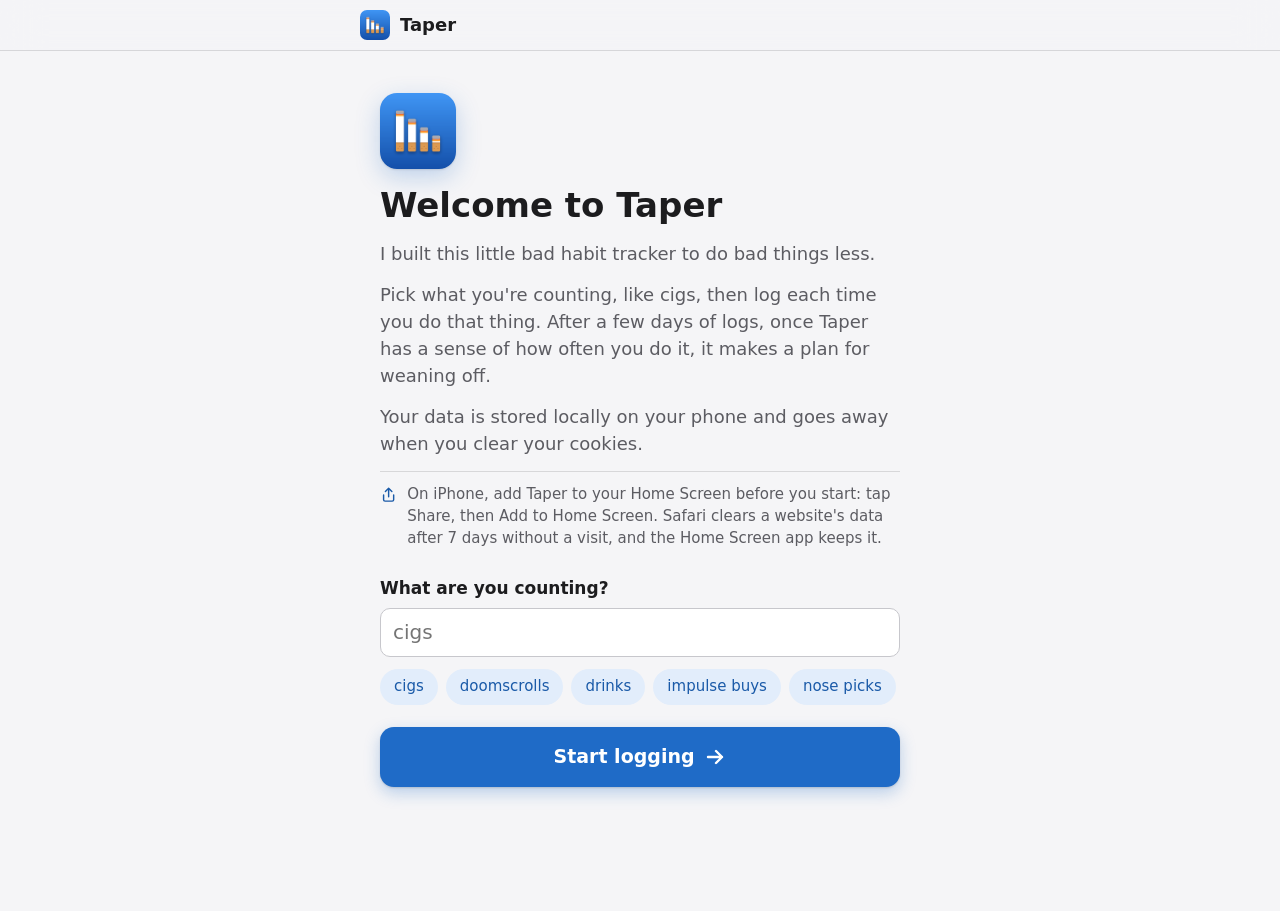
==== commit a941b3b0: "History: tap a time to change it, with Remove beside Save Co-Authored-By: Claude Opus 5.5 <noreply@a" ====
--- a/docs/index.html
+++ b/docs/index.html
@@ -161,7 +161,7 @@
   <section id="history" aria-labelledby="history-h">
     <h2 id="history-h">History</h2>
     <p id="history-empty" class="note">Nothing logged yet.</p>
-    <p id="history-help" class="note" hidden>Tap a time to remove it.</p>
+    <p id="history-help" class="note" hidden>Tap a time to change it or remove it.</p>
     <ul id="history-list" class="days"></ul>
     <button id="history-more" type="button" class="link" hidden><svg class="ic" aria-hidden="true"><use href="#i-more"/></svg>Show earlier days</button>
   </section>
--- a/docs/style.css
+++ b/docs/style.css
@@ -284,6 +284,15 @@
 .baseline { stroke: var(--axis); stroke-width: 1; }
 .bar { fill: var(--bar); }
 .bar.on { opacity: 0.72; }
+/* cigarette columns, when the unit is cigs */
+.cig-paper { fill: #ffffff; stroke: var(--axis); stroke-width: 0.75; }
+.cig-filter { fill: #dc9a52; }
+.cig-band { stroke: #b87332; stroke-width: 1; }
+.cig-ember { fill: #f2551f; }
+.cig-ash { fill: #9a9aa0; }
+.cigs .key-bar { width: 6px; height: 14px; border-radius: 1.5px; border: 0.75px solid var(--axis);
+  background: linear-gradient(to top, #dc9a52 0 34%, #ffffff 34% 78%, #f2551f 78% 90%, #9a9aa0 90%); }
+@media (prefers-color-scheme: dark) { .cig-paper { stroke: none; } .cigs .key-bar { border-color: transparent; } }
 .limit-line { fill: none; stroke: var(--limit); stroke-width: 2; stroke-linejoin: round; stroke-linecap: round; }
 .avg-line { fill: none; stroke: var(--avg); stroke-width: 2; stroke-linejoin: round; stroke-linecap: round; }
 .avg-dot { fill: var(--avg); stroke: var(--page); stroke-width: 2; }
@@ -329,10 +338,12 @@
 .times { display: flex; flex-wrap: wrap; gap: 0 16px; margin-top: 2px; }
 .time { min-height: 36px; padding: 6px 0; border: 0; background: none; color: var(--ink-2); font-size: 15px; font-variant-numeric: tabular-nums; }
 .time:active { opacity: 0.55; }
-.time.picked { color: var(--danger); text-decoration: line-through; }
+.time.picked { color: var(--tint-ink); font-weight: 650; }
 .times .none { color: var(--muted); font-size: 15px; padding: 6px 0; }
-.confirm { display: flex; flex-wrap: wrap; align-items: center; gap: 8px 18px; margin-top: 6px; font-size: 15px; }
-.confirm .danger { min-height: 40px; padding: 8px 14px; }
+.edit { margin-top: 8px; }
+.edit label { display: block; color: var(--ink-2); font-size: 15px; margin: 0 0 6px; }
+.edit .buttons { margin-top: 10px; }
+.edit .error { margin-top: 6px; }
 
 /* Settings */
 #settings .field { margin-bottom: 6px; }
